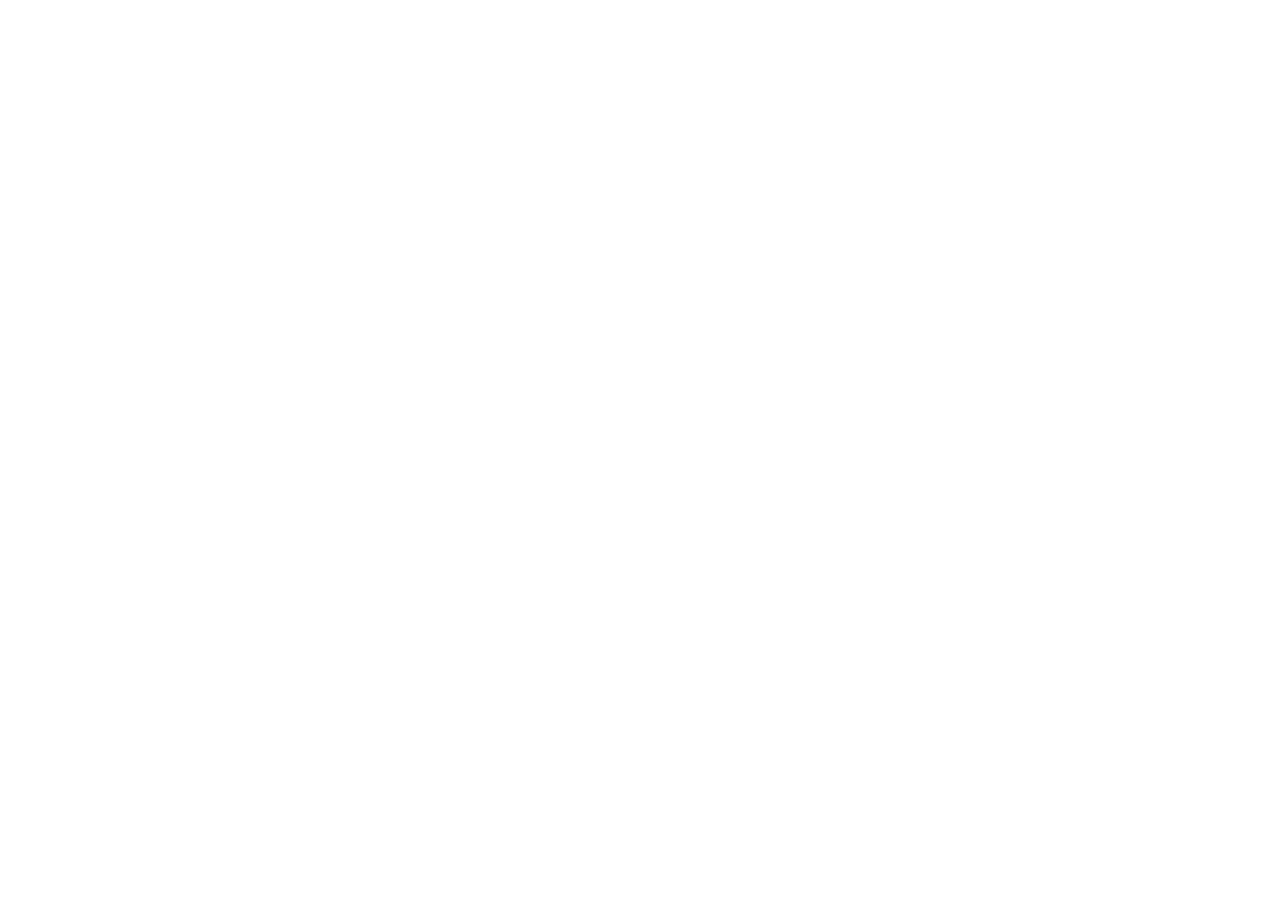
==== index.html @ 46608d81 "Init JS Ecommerce Project" ====
<!DOCTYPE html>
<html lang="en">
<head>
    <meta charset="UTF-8">
    <meta http-equiv="X-UA-Compatible" content="IE=edge">
    <link rel="shortcut icon" href="favicon.ico" type="image/x-icon">
    <meta name="viewport" content="width=device-width, initial-scale=1.0">
    <title>JSeCommerce</title>
    <link rel="stylesheet" href="style.css">
</head>
<body> 
</body>
<script src="script.js"></script>
</html>
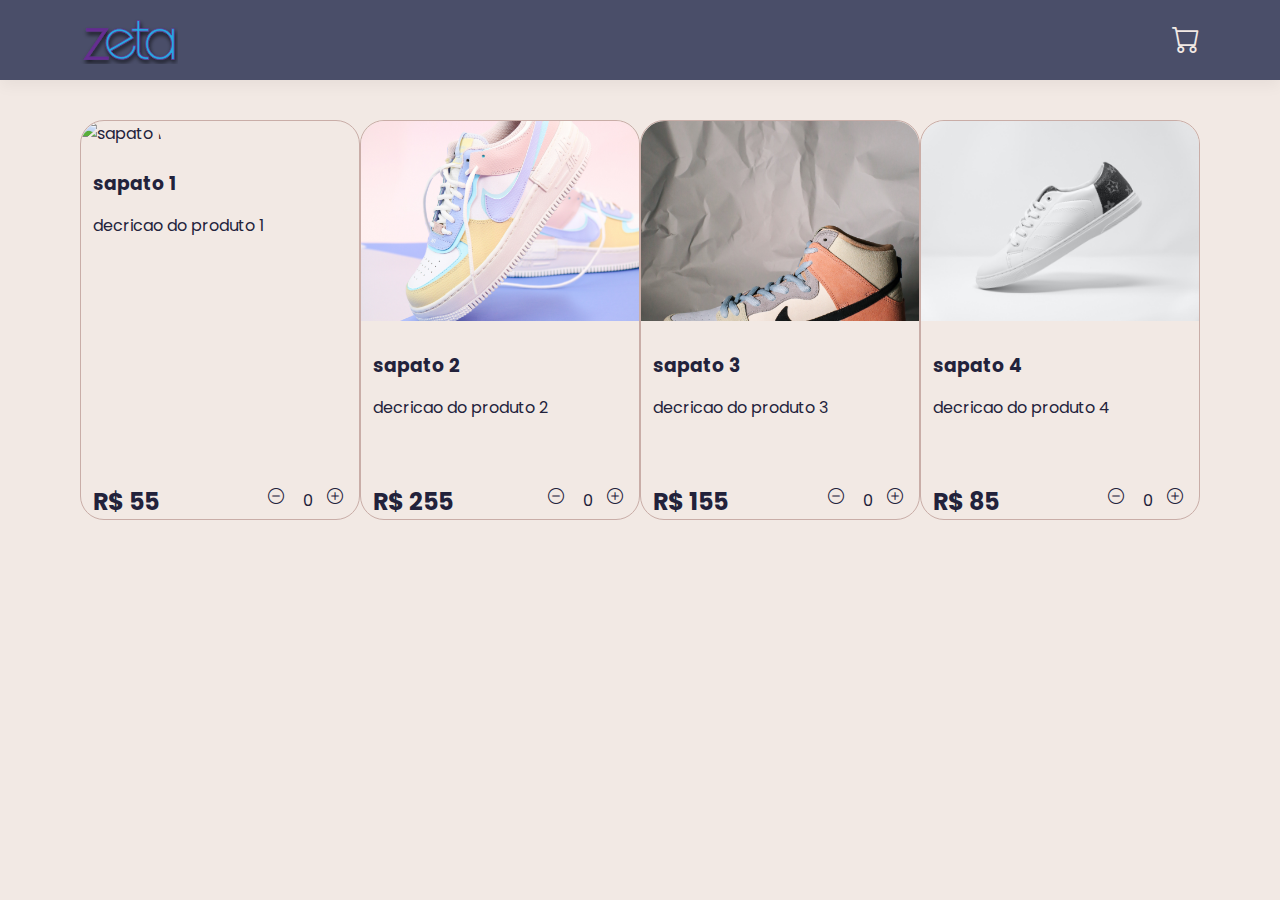
==== commit 90fd88fc: "Added the index page added style added script to manage the population of the disponible products, c" ====
--- a/index.html
+++ b/index.html
@@ -5,10 +5,21 @@
     <meta http-equiv="X-UA-Compatible" content="IE=edge">
     <link rel="shortcut icon" href="favicon.ico" type="image/x-icon">
     <meta name="viewport" content="width=device-width, initial-scale=1.0">
-    <title>JSeCommerce</title>
+    <title>Loja de Departamento</title>
+    <link rel="stylesheet" href="https://cdn.jsdelivr.net/npm/bootstrap-icons@1.3.0/font/bootstrap-icons.css">
     <link rel="stylesheet" href="style.css">
 </head>
 <body> 
+    <div class="navbar">
+        <img src="logo.svg" alt="logo">
+        <div class="cart">
+            <i class="bi bi-cart"></i>
+            <div id="cartAmount" class="cartAmount">0</div>
+        </div>
+    </div>
+    <div class="shop padL" id="shop">
+    </div>
+
 </body>
 <script src="script.js"></script>
 </html>--- a/style.css
+++ b/style.css
@@ -0,0 +1,135 @@
+@import url('https://fonts.googleapis.com/css2?family=Poppins:wght@100;300;400;500;700;900&display=swap');
+
+:root{
+    --spaceCadet: #22223B;
+    --ultraViolet: #4A4E69;
+    --roseQuartz: #9A8C98;
+    --paleDogwood:#C9ADA7;
+    --isabelline:#F2E9E4;
+}
+
+*{
+    margin:0;
+    padding: 0;
+    box-sizing: border-box;
+}
+
+body{
+    font-family: 'Poppins', sans-serif;
+    color:var(--spaceCadet);
+    background-color:var(--isabelline) ;
+}
+
+.padL{
+    padding:40px 80px;
+}
+
+.bi{
+    font-size: 16px;
+}
+
+
+/* =====================NAVBAR====================*/
+
+.navbar{
+    position: sticky;
+    top: 0;
+    left: 0;
+    background-color: var(--ultraViolet);
+    height:80px;
+    display: flex;
+    align-items: center;
+    justify-content: space-between;
+    box-shadow: 0 5px 15px rgba(0,0,0,0.05);
+    padding:0 80px;
+    color:var(--isabelline);
+}
+
+.navbar img{
+    height:60%;
+}
+
+.cart{
+    display: flex;
+    position: relative;
+}
+
+.cart i{
+    font-size: 28px;
+}
+
+.cartAmount{
+    position: absolute;
+    min-width: 18px;
+    min-height: 18px;
+    font-size:14px;
+    color: #fff;
+    background: red;
+    border-radius: 50%;
+    text-align: center;  
+    right:-8px;
+    top:2px;
+    display: none;
+}
+
+.shown{
+    display: initial;
+}
+
+
+/* ====================SHOP====================*/
+
+.shop{
+    width: 100%;
+    display: flex;
+    align-items: center;
+    justify-content: space-between;
+    flex-wrap: wrap;
+}
+.item{
+    width:280px;
+    height:400px;
+    border-radius: 24px;
+    border:1px solid var(--paleDogwood);
+    position:relative;
+
+}
+.item img{
+    object-fit: cover;
+    width:100%;
+    height:200px;
+    border-radius: 24px 24px 0 0;
+}
+
+.details{
+    margin-top: 15px;
+    padding: 8px 12px;
+}
+
+.details p{
+    margin-top: 15px;
+   
+}
+
+.price-quantity{
+    width:90%;
+    position:absolute;
+    bottom:0;
+    display: flex;
+    justify-content: space-between;
+    
+}
+
+.buttons{
+    width:30%;
+    display: flex;
+    justify-content: space-between;
+    position: relative;
+}
+
+.quantity{
+    position: absolute;
+    font-size: 16px;
+    bottom:6px; 
+    right:30px;
+}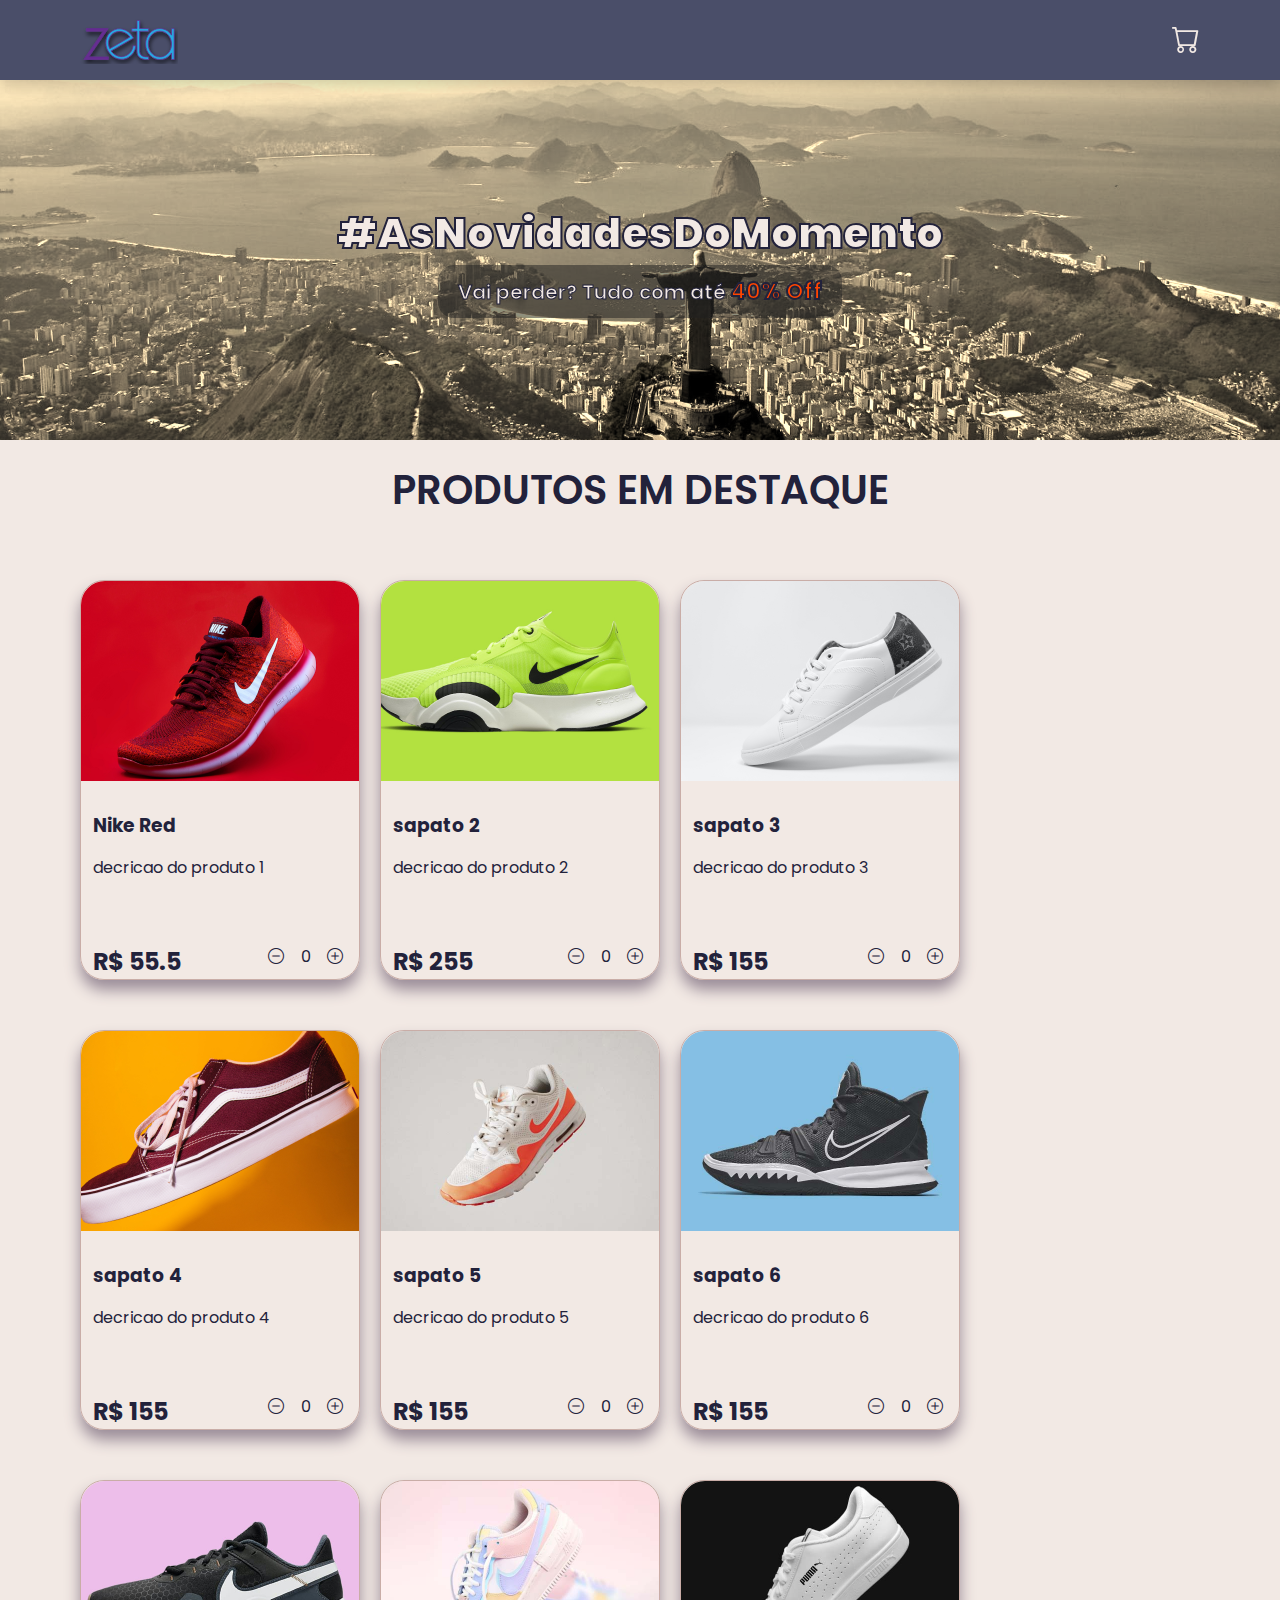
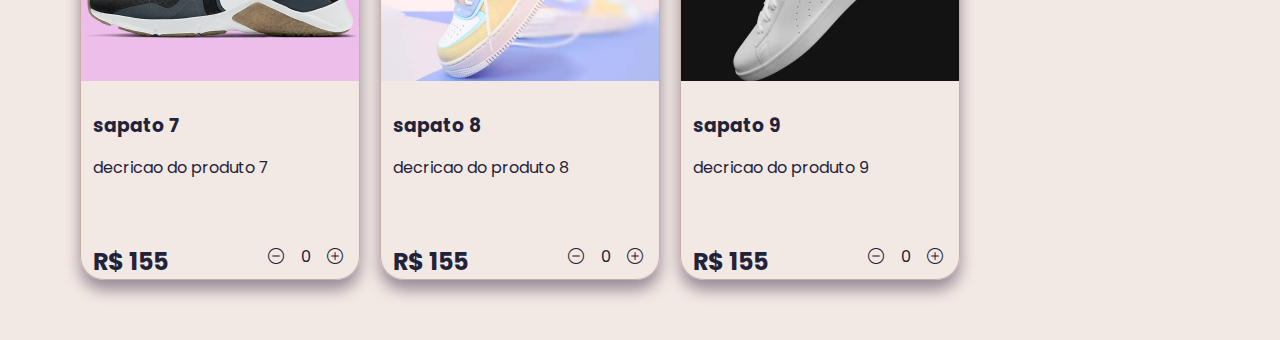
==== commit 308cb498: "reduced images sizes to reduce page loading time Added some function to cart.js to clear the cart wi" ====
--- a/index.html
+++ b/index.html
@@ -3,23 +3,35 @@
 <head>
     <meta charset="UTF-8">
     <meta http-equiv="X-UA-Compatible" content="IE=edge">
-    <link rel="shortcut icon" href="favicon.ico" type="image/x-icon">
+    <link rel="shortcut icon" href="img/favicon.ico" type="image/x-icon">
     <meta name="viewport" content="width=device-width, initial-scale=1.0">
     <title>Loja de Departamento</title>
-    <link rel="stylesheet" href="https://cdn.jsdelivr.net/npm/bootstrap-icons@1.3.0/font/bootstrap-icons.css">
-    <link rel="stylesheet" href="style.css">
+    <link rel="stylesheet" href="https://cdn.jsdelivr.net/npm/bootstrap-icons@1.8.0/font/bootstrap-icons.css">
+    <link rel="stylesheet" href="src/style.css">
 </head>
 <body> 
     <div class="navbar">
-        <img src="logo.svg" alt="logo">
+       <a href="index.html">
+         <img src="logo.svg" alt="logo">
+       </a>
         <div class="cart">
-            <i class="bi bi-cart"></i>
+            <a href="cart.html">
+                <i class="bi bi-cart"></i>
+            </a>
             <div id="cartAmount" class="cartAmount">0</div>
         </div>
     </div>
+    <div class="hero-home" id="hero">
+        <div class="container">
+            <h1>#AsNovidadesDoMomento</h1>
+            <p>Vai perder? Tudo com até <span>40% Off</span></p>
+        </div>
+    </div>
+    <div id="title">PRODUTOS EM DESTAQUE</div>
     <div class="shop padL" id="shop">
     </div>
 
 </body>
-<script src="script.js"></script>
+<script src="src/data.js"></script>
+<script src="src/script.js"></script>
 </html>--- a/src/style.css
+++ b/src/style.css
@@ -0,0 +1,342 @@
+@import url('https://fonts.googleapis.com/css2?family=Poppins:wght@100;300;400;500;700;900&display=swap');
+
+:root{
+    --spaceCadet: #22223B;
+    --ultraViolet: #4A4E69;
+    --roseQuartz: #9A8C98;
+    --paleDogwood:#C9ADA7;
+    --isabelline:#F2E9E4;
+}
+
+*{
+    margin:0;
+    padding: 0;
+    box-sizing: border-box;
+    scroll-behavior: smooth;    
+}
+
+body{
+    font-family: 'Poppins', sans-serif;
+    color:var(--spaceCadet);
+    background-color:var(--isabelline) ;
+}
+
+.padL{
+    padding:60px 80px;
+}
+
+.bi{
+    font-size: 16px;
+}
+
+
+
+/* =====================NAVBAR====================*/
+
+.navbar{
+    position: sticky;
+    top: 0;
+    left: 0;
+    background-color: var(--ultraViolet);
+    height:80px;
+    display: flex;
+    align-items: center;
+    justify-content: space-between;
+    box-shadow: 0 5px 15px rgba(0,0,0,0.2);
+    padding:0 80px;
+    color:var(--isabelline);
+    z-index: 999;
+}
+.navbar a {
+    display: flex;
+    justify-content: center;
+    align-items: center;
+    height:100%;
+    text-decoration: none !important;
+}
+.navbar a img{
+    height:60%;
+}
+
+.cart{
+    display: flex;
+    position: relative;
+    cursor: pointer;
+}
+
+.cart a{
+    display: flex;
+    justify-content: center;
+    align-items: center;
+    text-decoration: none;
+    color: var(--isabelline);
+}
+.cart i{
+    font-size: 28px;
+}
+
+.cartAmount{
+    position: absolute;
+    min-width: 18px;
+    min-height: 18px;
+    font-size:14px;
+    color: #fff;
+    background: red;
+    border-radius: 50%;
+    text-align: center;  
+    right:-8px;
+    top:2px;
+    display: none;
+}
+
+.shown{
+    display: initial;
+}
+
+
+/* ====================HERO====================*/
+
+#hero{  
+    background-repeat: no-repeat;
+    background-size: cover;
+    background-position: center;
+    height:40vh;
+    width: 100%;  
+}
+
+.hero-home{
+    background-image: url('../img/banner/riobanner.jpg');
+}
+
+.hero-cart{
+    background-image: url('../img/banner/riobanner2.jpg');
+}
+
+#hero .container{
+    width: 100%;
+    height: 100%;
+    backdrop-filter:sepia(90%);
+    display: flex;
+    flex-direction: column;
+    justify-content: center;
+    align-items: center;
+
+}
+
+#hero .container h1{
+    color:var(--isabelline);
+    font-size: 42px;
+    font-weight: 900;
+    -webkit-text-stroke: 2px var(--spaceCadet);
+    
+}
+
+#hero .container p{
+    padding:10px 20px;
+    background: rgba(32,32,32,0.5);
+    border-radius: 16px;
+    color: var(--isabelline);
+    font-size: 20px;
+    font-weight: 600;
+    -webkit-text-stroke: 1px var(--spaceCadet);
+}
+
+#hero .container p span{
+    font-size: 22px;
+    font-weight: 700;
+    color:orangered;
+    -webkit-text-stroke: 2px var(--spaceCadet);
+}
+
+#title{
+    font-size: 40px;
+    font-weight: 600;
+    text-align: center;
+    margin-top: 20px;
+}
+/* ====================SHOP====================*/
+
+.shop{
+    width: 100%;
+    display: flex;
+    align-items: center;
+    justify-content: flex-start;
+    flex-wrap: wrap;
+    row-gap: 50px;
+    column-gap: 20px;
+    margin:auto;
+}
+.item{
+    width:280px;
+    height:400px;
+    border-radius: 24px;
+    border:1px solid var(--paleDogwood);
+    position:relative;
+    box-shadow: 0 10px 15px #9A8C98;
+   
+
+}
+.item img{
+    object-fit: cover;
+    width:100%;
+    height:200px;
+    border-radius: 24px 24px 0 0;
+}
+
+.details{
+    margin-top: 15px;
+    padding: 8px 12px;
+}
+
+.details p{
+    margin-top: 15px;
+   
+}
+
+.price-quantity{
+    width:90%;
+    position:absolute;
+    bottom:0;
+    display: flex;
+    justify-content: space-between;
+    
+}
+
+.buttons{
+    width:30%;
+    display: flex;
+    justify-content: space-between;
+    position: relative;
+}
+
+
+
+.buttons i{
+    cursor: pointer;
+    transition: 0.3s ease;
+}
+
+.buttons i:hover{
+    transform: scale(1.1);
+    transition: 0.3s ease;
+}
+
+/* =====================CART CHECKOUT====================*/
+
+.shop-container{
+    display: flex;
+    flex-direction: row-reverse;
+    justify-content: center;
+    margin: 30px auto;
+    width: 100%;
+}
+
+.layout{
+    flex-direction: column;
+    align-items: center;
+}
+
+.resume{
+    display: flex;
+    flex-direction: column;
+    align-items: center;
+    justify-content: flex-start;
+    width: 30%;
+}
+
+.btn-home{
+    display: block;
+    width: 100%;
+    padding: 12px 12px;
+    border: none;
+    border-radius: 6px;
+    background-color: var(--ultraViolet);
+    color: var(--isabelline);
+    font-size: 18px;
+    text-transform: uppercase;
+    margin-top: 10px;
+    transition: 0.2S ease;
+}
+.btn-home:hover{
+    background-color: #22223B;
+    transform: scale(1.01);
+    box-shadow: 0 3px 10px rgba(0, 0, 0, 0.3);
+    transition: 0.2S ease;
+
+}
+
+.cart-item{
+    width: 200px;
+    height: 250px;
+    border-radius: 12px;
+    border:1px solid rgba(170,170,170,0.7);
+    display: flex;
+    flex-direction: column;
+    justify-content: space-between;
+    
+}
+
+.cart-item img{
+    width: 100%;
+    height: 150px;
+    border-radius: 12px 12px 0 0;
+}
+
+.cart-item-info{
+    padding:10px;
+}
+.name-x{
+    display: flex;
+    justify-content: space-between;
+    align-items: center;
+}
+.bi-x-lg{
+    color:red;
+    cursor: pointer;
+}
+.shopping-cart{
+    width: 50%;
+    display: flex;
+    justify-content: flex-start;
+    flex-wrap: wrap;
+    row-gap: 15px;
+    column-gap: 15px;
+}
+.selectedItems{
+    display: flex;
+    justify-content: space-between;
+    align-items: center;
+    width:100%;
+    margin:10px auto;
+}
+
+.buttons-cart{
+    width: 30%;
+    display: flex;
+    justify-content: space-between;
+}
+
+.bi-plus-circle,
+.bi-dash-circle{
+    cursor: pointer;
+}
+
+.singlePrice{
+    background-color: #22223B;
+    color: white;
+    padding: 3px 6px;
+    border-radius: 4px;
+    font-size: 12px;
+}
+
+.btn-red{
+    background-color: red;
+}
+
+.btn-red:hover{
+    background-color: rgb(182, 16, 16);
+}
+.total span{
+    font-weight: 700;
+
+}